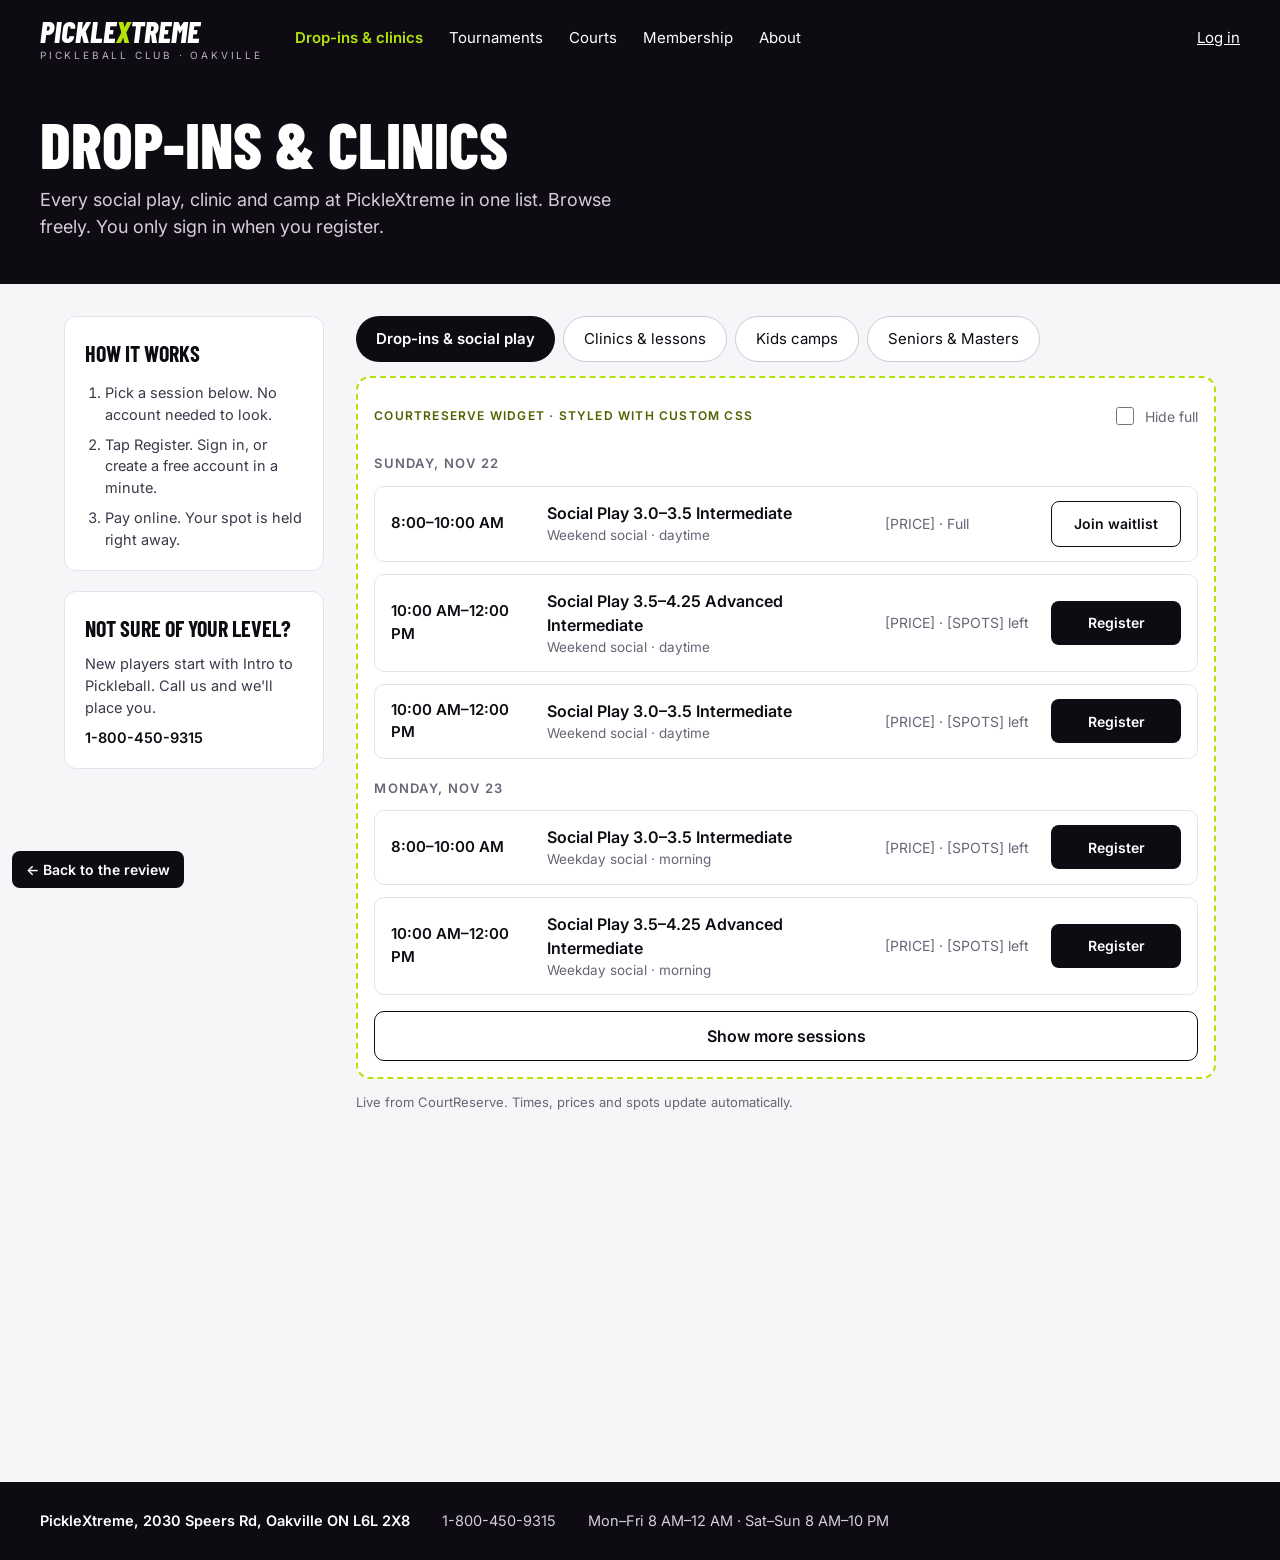
==== mockups/drop-ins-desktop.html @ 31a5178b "PickleXtreme site review, tracking + A/B plan, nearby-club benchmark, mockups Co-Authored-By: Claude" ====
<!doctype html>
<html lang="en"><head><meta charset="utf-8"><meta name="viewport" content="width=device-width, initial-scale=1">
<meta name="robots" content="noindex"><title>Drop-ins & clinics, desktop · PickleXtreme mockup</title>
<link rel="stylesheet" href="https://fonts.googleapis.com/css2?family=Barlow+Condensed:wght@600;700;800&family=Inter:wght@400;500;600&display=swap">
<style>
body{margin:0}
a{color:#0E0B12}a:hover{color:#2B0E45}
</style>
</head>
<body><a href="../index.html" style="position:fixed;left:12px;bottom:12px;z-index:9;background:#0E0B12;color:#fff;padding:10px 14px;border-radius:8px;font:600 14px Inter,system-ui,sans-serif;text-decoration:none">← Back to the review</a>

<div style="width: 100%; min-height: 1560px; background: #F6F5F8; color: #0E0B12; font-family: Inter, system-ui, sans-serif; font-size: 16px; line-height: 1.5; display: flex; flex-direction: column">

  <header style="background: #0E0B12">
    <div style="max-width: 1200px; margin: 0 auto; padding: 16px 24px; display: flex; flex-wrap: wrap; align-items: center; gap: 16px 32px">
      <a href="home-desktop.html" style="display: flex; flex-direction: column; line-height: 1; text-decoration: none">
        <span style="font-family: 'Barlow Condensed', sans-serif; font-weight: 800; font-style: italic; font-size: 30px; color: #FFFFFF">PICKLE<span style="color: #B3E307">X</span>TREME</span>
        <span style="font-size: 10px; letter-spacing: .28em; color: #B9B2C4; margin-top: 4px">PICKLEBALL CLUB · OAKVILLE</span>
      </a>
      <nav aria-label="Main" style="display: flex; flex-wrap: wrap; gap: 4px 26px; flex: 1; font-size: 15px">
        <a href="drop-ins-desktop.html" style="color: #B3E307; text-decoration: none; min-height: 44px; display: flex; align-items: center; font-weight: 600">Drop-ins &amp; clinics</a>
        <a href="home-desktop.html#showdown" style="color: #FFFFFF; text-decoration: none; min-height: 44px; display: flex; align-items: center">Tournaments</a>
        <a href="#courts" style="color: #FFFFFF; text-decoration: none; min-height: 44px; display: flex; align-items: center">Courts</a>
        <a href="#membership" style="color: #FFFFFF; text-decoration: none; min-height: 44px; display: flex; align-items: center">Membership</a>
        <a href="#about" style="color: #FFFFFF; text-decoration: none; min-height: 44px; display: flex; align-items: center">About</a>
      </nav>
      <a href="#login" style="color: #FFFFFF; font-size: 15px; min-height: 44px; display: flex; align-items: center">Log in</a>
    </div>
  </header>

  <section style="background: #0E0B12; color: #FFFFFF">
    <div style="max-width: 1200px; margin: 0 auto; padding: 36px 24px 44px; display: flex; flex-direction: column; gap: 10px">
      <h1 style="margin: 0; font-family: 'Barlow Condensed', sans-serif; font-weight: 800; font-size: 64px; line-height: 1; text-transform: uppercase">Drop-ins &amp; clinics</h1>
      <p style="margin: 0; color: #D4CEDD; font-size: 18px; max-width: 56ch">Every social play, clinic and camp at PickleXtreme in one list. Browse freely. You only sign in when you register.</p>
    </div>
  </section>

  <div style="max-width: 1200px; width: 100%; margin: 0 auto; padding: 32px 24px 64px; box-sizing: border-box; display: flex; flex-wrap: wrap; gap: 32px; align-items: flex-start">

    <aside style="flex: 1 1 260px; max-width: 300px; display: flex; flex-direction: column; gap: 20px">
      <div style="background: #FFFFFF; border: 1px solid #E6E2EC; border-radius: 12px; padding: 20px; display: flex; flex-direction: column; gap: 12px">
        <h2 style="margin: 0; font-family: 'Barlow Condensed', sans-serif; font-weight: 700; font-size: 22px; text-transform: uppercase">How it works</h2>
        <ol style="margin: 0; padding-left: 20px; display: flex; flex-direction: column; gap: 8px; font-size: 14.5px; color: #3E3748">
          <li>Pick a session below. No account needed to look.</li>
          <li>Tap Register. Sign in, or create a free account in a minute.</li>
          <li>Pay online. Your spot is held right away.</li>
        </ol>
      </div>
      <div style="background: #FFFFFF; border: 1px solid #E6E2EC; border-radius: 12px; padding: 20px; display: flex; flex-direction: column; gap: 8px; font-size: 14.5px">
        <h2 style="margin: 0; font-family: 'Barlow Condensed', sans-serif; font-weight: 700; font-size: 22px; text-transform: uppercase">Not sure of your level?</h2>
        <span style="color: #3E3748">New players start with Intro to Pickleball. Call us and we'll place you.</span>
        <span style="font-weight: 600">1-800-450-9315</span>
      </div>
    </aside>

    <main style="flex: 999 1 560px; min-width: 0; display: flex; flex-direction: column; gap: 14px">
      <div role="tablist" aria-label="Session type" style="display: flex; flex-wrap: wrap; gap: 8px">
        <a href="#dropins" role="tab" aria-selected="true" style="min-height: 44px; padding: 0 20px; border-radius: 99px; background: #0E0B12; color: #FFFFFF; display: flex; align-items: center; text-decoration: none; font-weight: 600; font-size: 15px">Drop-ins &amp; social play</a>
        <a href="#clinics" role="tab" aria-selected="false" style="min-height: 44px; padding: 0 20px; border-radius: 99px; border: 1px solid #CFC8D9; background: #FFFFFF; display: flex; align-items: center; text-decoration: none; font-size: 15px">Clinics &amp; lessons</a>
        <a href="#kids" role="tab" aria-selected="false" style="min-height: 44px; padding: 0 20px; border-radius: 99px; border: 1px solid #CFC8D9; background: #FFFFFF; display: flex; align-items: center; text-decoration: none; font-size: 15px">Kids camps</a>
        <a href="#masters" role="tab" aria-selected="false" style="min-height: 44px; padding: 0 20px; border-radius: 99px; border: 1px solid #CFC8D9; background: #FFFFFF; display: flex; align-items: center; text-decoration: none; font-size: 15px">Seniors &amp; Masters</a>
      </div>

      <div style="border: 2px dashed #B3E307; border-radius: 14px; padding: 16px; display: flex; flex-direction: column; gap: 12px; background: #FFFFFF">
        <div style="display: flex; justify-content: space-between; align-items: center; gap: 12px; flex-wrap: wrap">
          <span style="font-size: 12px; font-weight: 600; letter-spacing: .1em; text-transform: uppercase; color: #4D6300">CourtReserve widget · styled with Custom CSS</span>
          <label for="hidefull-d" style="display: flex; align-items: center; gap: 8px; font-size: 14px; color: #6B6475; min-height: 44px"><input id="hidefull-d" type="checkbox" style="width: 18px; height: 18px; accent-color: #2B0E45"> Hide full</label>
        </div>

        <h2 style="margin: 4px 0 0; font-size: 13px; font-weight: 600; letter-spacing: .1em; text-transform: uppercase; color: #6B6475">Sunday, Nov 22</h2>
        <div style="display: grid; grid-template-columns: 140px minmax(0, 1fr) 150px 130px; gap: 16px; align-items: center; padding: 14px 16px; border: 1px solid #E6E2EC; border-radius: 10px">
          <span style="font-weight: 600; font-size: 15px">8:00–10:00 AM</span>
          <div style="display: flex; flex-direction: column; min-width: 0"><span style="font-weight: 600">Social Play 3.0–3.5 Intermediate</span><span style="font-size: 13.5px; color: #6B6475">Weekend social · daytime</span></div>
          <span style="font-size: 14px; color: #6B6475">[PRICE] · Full</span>
          <a href="#waitlist" style="min-height: 44px; border-radius: 8px; border: 1.5px solid #0E0B12; display: flex; align-items: center; justify-content: center; text-decoration: none; font-weight: 600; font-size: 14px">Join waitlist</a>
        </div>
        <div style="display: grid; grid-template-columns: 140px minmax(0, 1fr) 150px 130px; gap: 16px; align-items: center; padding: 14px 16px; border: 1px solid #E6E2EC; border-radius: 10px">
          <span style="font-weight: 600; font-size: 15px">10:00 AM–12:00 PM</span>
          <div style="display: flex; flex-direction: column; min-width: 0"><span style="font-weight: 600">Social Play 3.5–4.25 Advanced Intermediate</span><span style="font-size: 13.5px; color: #6B6475">Weekend social · daytime</span></div>
          <span style="font-size: 14px; color: #6B6475">[PRICE] · [SPOTS] left</span>
          <a href="#register" style="min-height: 44px; border-radius: 8px; background: #0E0B12; color: #FFFFFF; display: flex; align-items: center; justify-content: center; text-decoration: none; font-weight: 600; font-size: 14px">Register</a>
        </div>
        <div style="display: grid; grid-template-columns: 140px minmax(0, 1fr) 150px 130px; gap: 16px; align-items: center; padding: 14px 16px; border: 1px solid #E6E2EC; border-radius: 10px">
          <span style="font-weight: 600; font-size: 15px">10:00 AM–12:00 PM</span>
          <div style="display: flex; flex-direction: column; min-width: 0"><span style="font-weight: 600">Social Play 3.0–3.5 Intermediate</span><span style="font-size: 13.5px; color: #6B6475">Weekend social · daytime</span></div>
          <span style="font-size: 14px; color: #6B6475">[PRICE] · [SPOTS] left</span>
          <a href="#register" style="min-height: 44px; border-radius: 8px; background: #0E0B12; color: #FFFFFF; display: flex; align-items: center; justify-content: center; text-decoration: none; font-weight: 600; font-size: 14px">Register</a>
        </div>

        <h2 style="margin: 8px 0 0; font-size: 13px; font-weight: 600; letter-spacing: .1em; text-transform: uppercase; color: #6B6475">Monday, Nov 23</h2>
        <div style="display: grid; grid-template-columns: 140px minmax(0, 1fr) 150px 130px; gap: 16px; align-items: center; padding: 14px 16px; border: 1px solid #E6E2EC; border-radius: 10px">
          <span style="font-weight: 600; font-size: 15px">8:00–10:00 AM</span>
          <div style="display: flex; flex-direction: column; min-width: 0"><span style="font-weight: 600">Social Play 3.0–3.5 Intermediate</span><span style="font-size: 13.5px; color: #6B6475">Weekday social · morning</span></div>
          <span style="font-size: 14px; color: #6B6475">[PRICE] · [SPOTS] left</span>
          <a href="#register" style="min-height: 44px; border-radius: 8px; background: #0E0B12; color: #FFFFFF; display: flex; align-items: center; justify-content: center; text-decoration: none; font-weight: 600; font-size: 14px">Register</a>
        </div>
        <div style="display: grid; grid-template-columns: 140px minmax(0, 1fr) 150px 130px; gap: 16px; align-items: center; padding: 14px 16px; border: 1px solid #E6E2EC; border-radius: 10px">
          <span style="font-weight: 600; font-size: 15px">10:00 AM–12:00 PM</span>
          <div style="display: flex; flex-direction: column; min-width: 0"><span style="font-weight: 600">Social Play 3.5–4.25 Advanced Intermediate</span><span style="font-size: 13.5px; color: #6B6475">Weekday social · morning</span></div>
          <span style="font-size: 14px; color: #6B6475">[PRICE] · [SPOTS] left</span>
          <a href="#register" style="min-height: 44px; border-radius: 8px; background: #0E0B12; color: #FFFFFF; display: flex; align-items: center; justify-content: center; text-decoration: none; font-weight: 600; font-size: 14px">Register</a>
        </div>

        <a href="#more" style="display: flex; align-items: center; justify-content: center; min-height: 48px; border-radius: 10px; border: 1.5px solid #0E0B12; text-decoration: none; font-weight: 600; margin-top: 4px">Show more sessions</a>
      </div>
      <span style="font-size: 13px; color: #6B6475">Live from CourtReserve. Times, prices and spots update automatically.</span>
    </main>
  </div>

  <footer style="margin-top: auto; background: #0E0B12; color: #D4CEDD; font-size: 14.5px">
    <div style="max-width: 1200px; margin: 0 auto; padding: 28px 24px; display: flex; flex-wrap: wrap; gap: 8px 32px">
      <span style="color: #FFFFFF; font-weight: 600">PickleXtreme, 2030 Speers Rd, Oakville ON L6L 2X8</span>
      <span>1-800-450-9315</span>
      <span>Mon–Fri 8 AM–12 AM · Sat–Sun 8 AM–10 PM</span>
    </div>
  </footer>
</div>
</body></html>
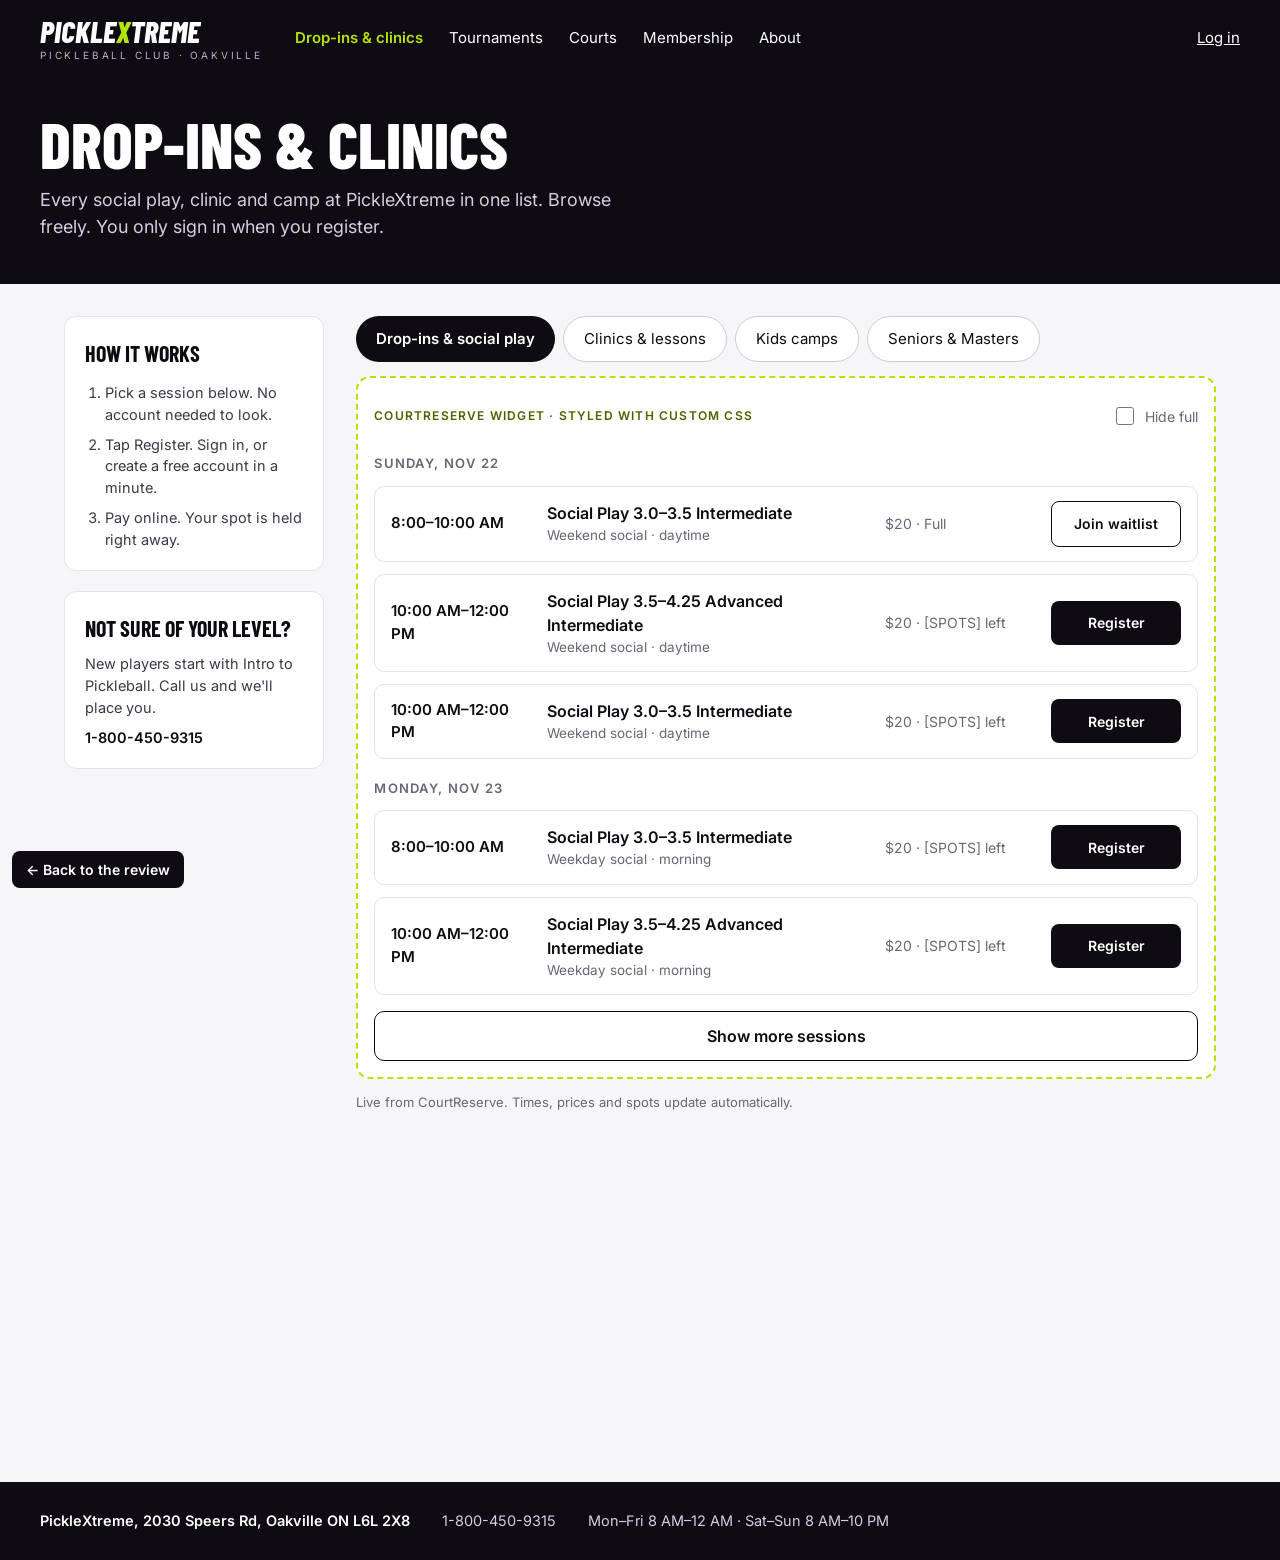
==== commit 1268bbb9: "Fill live membership prices; add site-wide inconsistencies from full crawl Co-Authored-By: Claude Op" ====
--- a/mockups/drop-ins-desktop.html
+++ b/mockups/drop-ins-desktop.html
@@ -1,13 +1,11 @@
 <!doctype html>
-<html lang="en"><head><meta charset="utf-8"><meta name="viewport" content="width=device-width, initial-scale=1">
-<meta name="robots" content="noindex"><title>Drop-ins & clinics, desktop · PickleXtreme mockup</title>
+<html lang="en"><head><meta charset="utf-8"><meta name="viewport" content="width=device-width, initial-scale=1"><meta name="robots" content="noindex"><title>Drop-ins & clinics, desktop · PickleXtreme mockup</title>
 <link rel="stylesheet" href="https://fonts.googleapis.com/css2?family=Barlow+Condensed:wght@600;700;800&family=Inter:wght@400;500;600&display=swap">
 <style>
 body{margin:0}
 a{color:#0E0B12}a:hover{color:#2B0E45}
 </style>
-</head>
-<body><a href="../index.html" style="position:fixed;left:12px;bottom:12px;z-index:9;background:#0E0B12;color:#fff;padding:10px 14px;border-radius:8px;font:600 14px Inter,system-ui,sans-serif;text-decoration:none">← Back to the review</a>
+</head><body><a href="../index.html" style="position:fixed;left:12px;bottom:12px;z-index:9;background:#0E0B12;color:#fff;padding:10px 14px;border-radius:8px;font:600 14px Inter,system-ui,sans-serif;text-decoration:none">← Back to the review</a>
 
 <div style="width: 100%; min-height: 1560px; background: #F6F5F8; color: #0E0B12; font-family: Inter, system-ui, sans-serif; font-size: 16px; line-height: 1.5; display: flex; flex-direction: column">
 
@@ -71,19 +69,19 @@
         <div style="display: grid; grid-template-columns: 140px minmax(0, 1fr) 150px 130px; gap: 16px; align-items: center; padding: 14px 16px; border: 1px solid #E6E2EC; border-radius: 10px">
           <span style="font-weight: 600; font-size: 15px">8:00–10:00 AM</span>
           <div style="display: flex; flex-direction: column; min-width: 0"><span style="font-weight: 600">Social Play 3.0–3.5 Intermediate</span><span style="font-size: 13.5px; color: #6B6475">Weekend social · daytime</span></div>
-          <span style="font-size: 14px; color: #6B6475">[PRICE] · Full</span>
+          <span style="font-size: 14px; color: #6B6475">$20 · Full</span>
           <a href="#waitlist" style="min-height: 44px; border-radius: 8px; border: 1.5px solid #0E0B12; display: flex; align-items: center; justify-content: center; text-decoration: none; font-weight: 600; font-size: 14px">Join waitlist</a>
         </div>
         <div style="display: grid; grid-template-columns: 140px minmax(0, 1fr) 150px 130px; gap: 16px; align-items: center; padding: 14px 16px; border: 1px solid #E6E2EC; border-radius: 10px">
           <span style="font-weight: 600; font-size: 15px">10:00 AM–12:00 PM</span>
           <div style="display: flex; flex-direction: column; min-width: 0"><span style="font-weight: 600">Social Play 3.5–4.25 Advanced Intermediate</span><span style="font-size: 13.5px; color: #6B6475">Weekend social · daytime</span></div>
-          <span style="font-size: 14px; color: #6B6475">[PRICE] · [SPOTS] left</span>
+          <span style="font-size: 14px; color: #6B6475">$20 · [SPOTS] left</span>
           <a href="#register" style="min-height: 44px; border-radius: 8px; background: #0E0B12; color: #FFFFFF; display: flex; align-items: center; justify-content: center; text-decoration: none; font-weight: 600; font-size: 14px">Register</a>
         </div>
         <div style="display: grid; grid-template-columns: 140px minmax(0, 1fr) 150px 130px; gap: 16px; align-items: center; padding: 14px 16px; border: 1px solid #E6E2EC; border-radius: 10px">
           <span style="font-weight: 600; font-size: 15px">10:00 AM–12:00 PM</span>
           <div style="display: flex; flex-direction: column; min-width: 0"><span style="font-weight: 600">Social Play 3.0–3.5 Intermediate</span><span style="font-size: 13.5px; color: #6B6475">Weekend social · daytime</span></div>
-          <span style="font-size: 14px; color: #6B6475">[PRICE] · [SPOTS] left</span>
+          <span style="font-size: 14px; color: #6B6475">$20 · [SPOTS] left</span>
           <a href="#register" style="min-height: 44px; border-radius: 8px; background: #0E0B12; color: #FFFFFF; display: flex; align-items: center; justify-content: center; text-decoration: none; font-weight: 600; font-size: 14px">Register</a>
         </div>
 
@@ -91,13 +89,13 @@
         <div style="display: grid; grid-template-columns: 140px minmax(0, 1fr) 150px 130px; gap: 16px; align-items: center; padding: 14px 16px; border: 1px solid #E6E2EC; border-radius: 10px">
           <span style="font-weight: 600; font-size: 15px">8:00–10:00 AM</span>
           <div style="display: flex; flex-direction: column; min-width: 0"><span style="font-weight: 600">Social Play 3.0–3.5 Intermediate</span><span style="font-size: 13.5px; color: #6B6475">Weekday social · morning</span></div>
-          <span style="font-size: 14px; color: #6B6475">[PRICE] · [SPOTS] left</span>
+          <span style="font-size: 14px; color: #6B6475">$20 · [SPOTS] left</span>
           <a href="#register" style="min-height: 44px; border-radius: 8px; background: #0E0B12; color: #FFFFFF; display: flex; align-items: center; justify-content: center; text-decoration: none; font-weight: 600; font-size: 14px">Register</a>
         </div>
         <div style="display: grid; grid-template-columns: 140px minmax(0, 1fr) 150px 130px; gap: 16px; align-items: center; padding: 14px 16px; border: 1px solid #E6E2EC; border-radius: 10px">
           <span style="font-weight: 600; font-size: 15px">10:00 AM–12:00 PM</span>
           <div style="display: flex; flex-direction: column; min-width: 0"><span style="font-weight: 600">Social Play 3.5–4.25 Advanced Intermediate</span><span style="font-size: 13.5px; color: #6B6475">Weekday social · morning</span></div>
-          <span style="font-size: 14px; color: #6B6475">[PRICE] · [SPOTS] left</span>
+          <span style="font-size: 14px; color: #6B6475">$20 · [SPOTS] left</span>
           <a href="#register" style="min-height: 44px; border-radius: 8px; background: #0E0B12; color: #FFFFFF; display: flex; align-items: center; justify-content: center; text-decoration: none; font-weight: 600; font-size: 14px">Register</a>
         </div>
 
